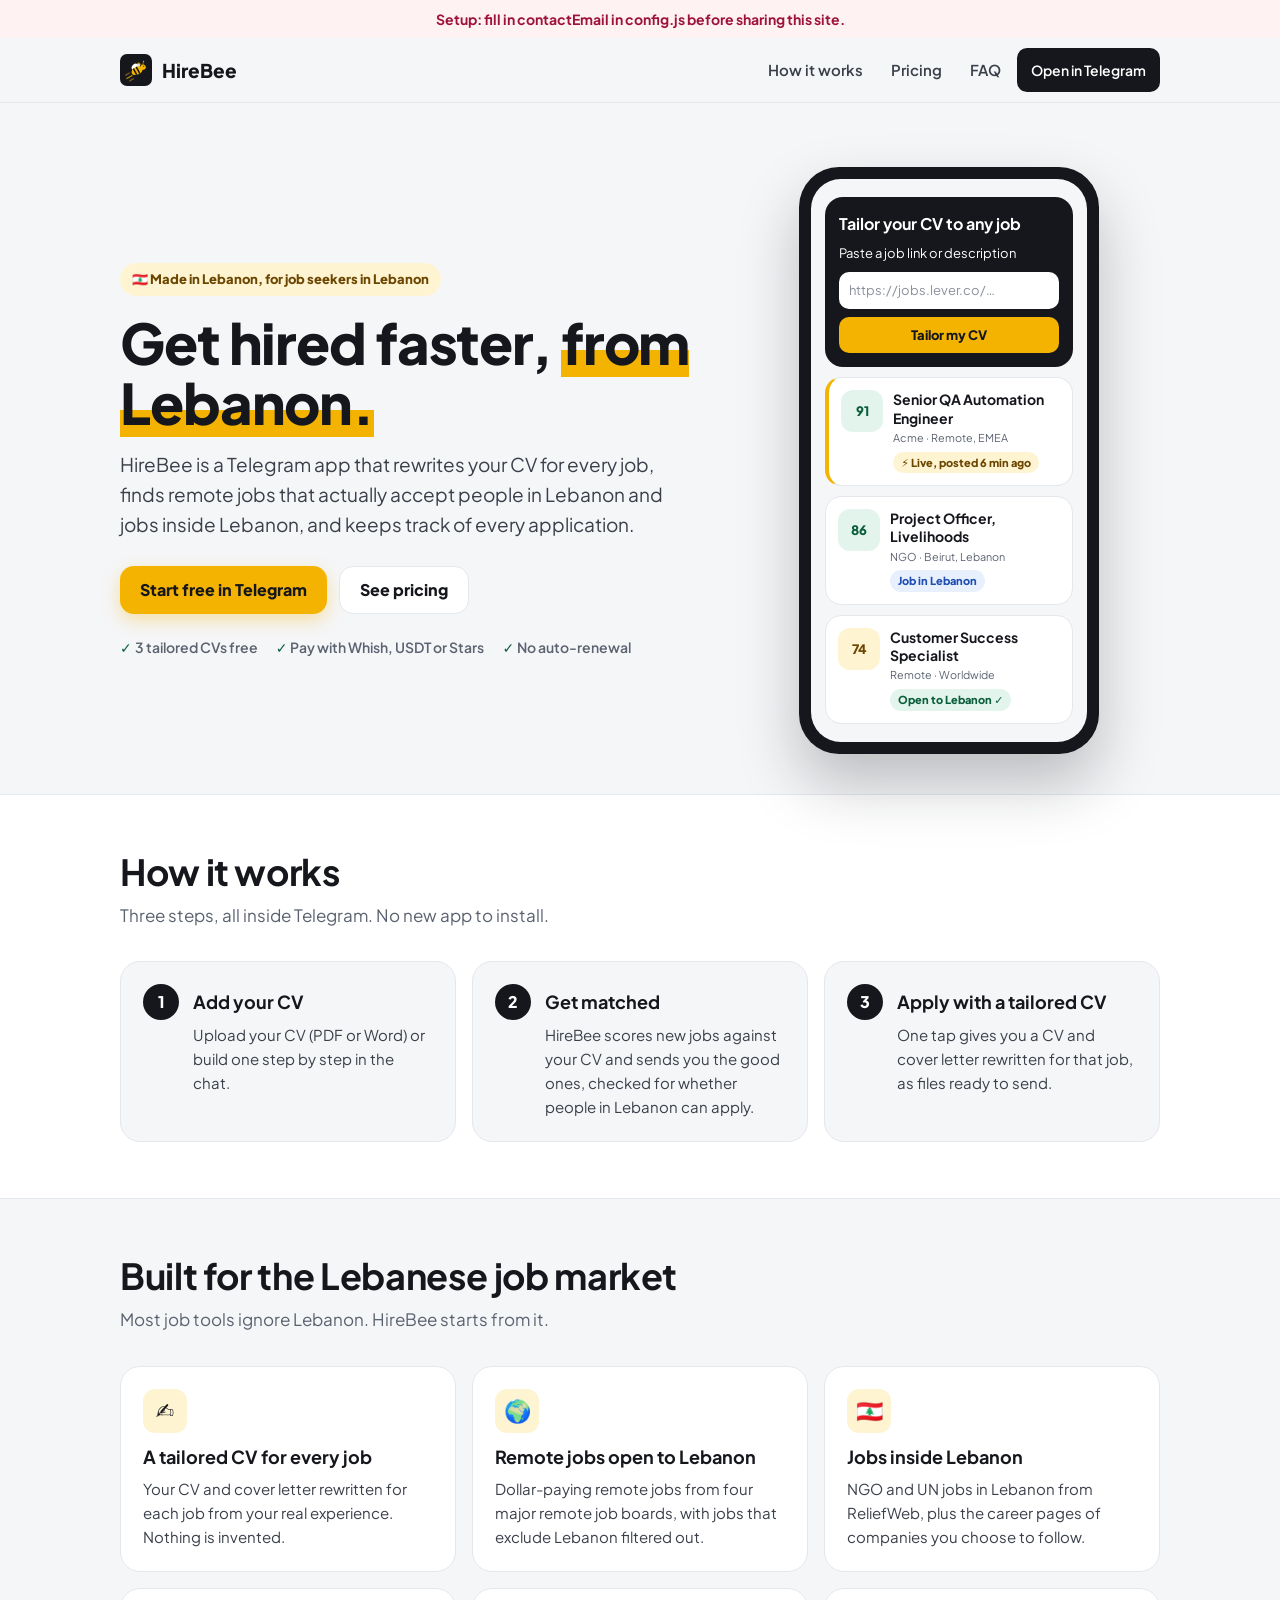
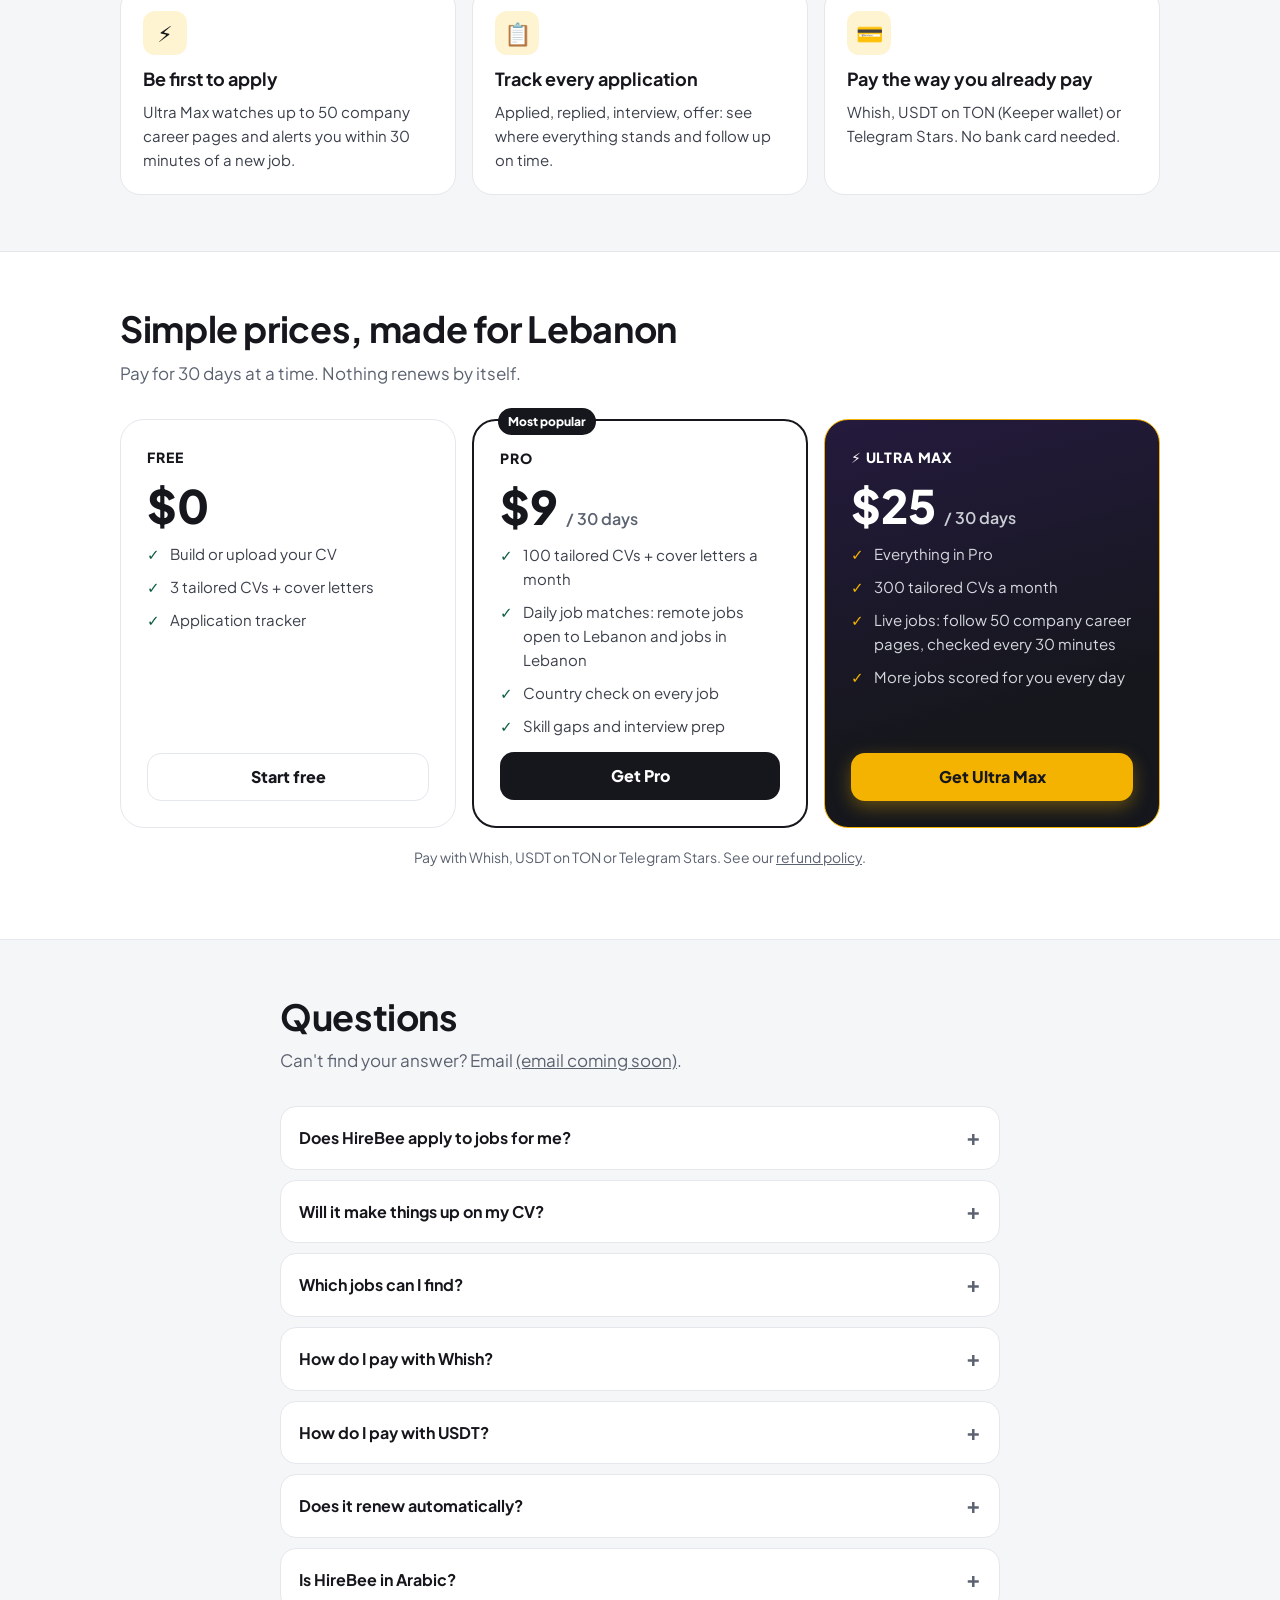
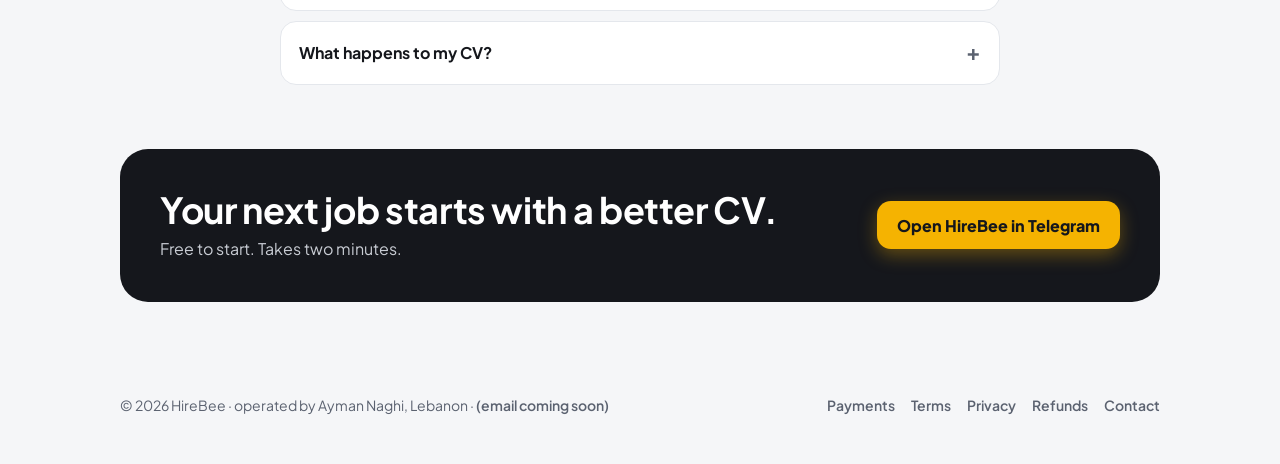
==== index.html @ 0351684f "Add HireBee website files and designed README Co-Authored-By: Claude Opus 5.5 <noreply@anthropic.com" ====
<!DOCTYPE html>
<html lang="en">
<head>
<meta charset="utf-8">
<meta name="viewport" content="width=device-width, initial-scale=1">
<title>HireBee: get hired faster from Lebanon</title>
<meta name="description" content="HireBee is a Telegram app that tailors your CV to every job, finds remote jobs open to Lebanon and jobs inside Lebanon, and tracks your applications. From $9 a month.">
<meta property="og:title" content="HireBee: get hired faster from Lebanon">
<meta property="og:description" content="Tailored CVs, jobs you can actually apply to from Lebanon, and an application tracker, inside Telegram.">
<link rel="icon" href="favicon.svg" type="image/svg+xml">
<link rel="icon" href="favicon-32.png" type="image/png" sizes="32x32">
<link rel="apple-touch-icon" href="apple-touch-icon.png">
<meta name="theme-color" content="#15171C">
<meta property="og:image" content="https://aymanaghi.github.io/hirebee/og-share.png">
<meta property="og:type" content="website">
<meta name="twitter:card" content="summary_large_image">
<link rel="preconnect" href="https://fonts.googleapis.com">
<link href="https://fonts.googleapis.com/css2?family=Plus+Jakarta+Sans:wght@400;600;700;800&display=swap" rel="stylesheet">
<link rel="stylesheet" href="style.css">
</head>
<body>
<a class="skip" href="#main">Skip to content</a>
<header class="top"><div class="wrap">
  <a class="brand" href="index.html"><img src="favicon.svg" alt="">HireBee</a>
  <nav class="links" aria-label="Main">
    <a href="#how" class="hide-sm">How it works</a>
    <a href="#pricing">Pricing</a>
    <a href="#faq" class="hide-sm">FAQ</a>
    <a class="btn ink small" data-bot="" href="#">Open<span class="long">&nbsp;in Telegram</span></a>
  </nav>
</div></header>

<main id="main">
<div class="hero"><div class="wrap">
  <div>
    <span class="eyebrow">🇱🇧 Made in Lebanon, for job seekers in Lebanon</span>
    <h1>Get hired faster, <em>from Lebanon.</em></h1>
    <p class="lead">HireBee is a Telegram app that rewrites your CV for every job, finds remote jobs that actually accept people in Lebanon and jobs inside Lebanon, and keeps track of every application.</p>
    <div class="ctas">
      <a class="btn yellow" data-bot="" href="#">Start free in Telegram</a>
      <a class="btn line" href="#pricing">See pricing</a>
    </div>
    <div class="trust"><span>3 tailored CVs free</span><span>Pay with Whish, USDT or Stars</span><span>No auto-renewal</span></div>
  </div>
  <div class="phone" aria-hidden="true"><div class="screen">
    <div class="hi-card"><b>Tailor your CV to any job</b>Paste a job link or description
      <div class="fake-input">https://jobs.lever.co/…</div><div class="fake-btn">Tailor my CV</div></div>
    <div class="mini live"><div class="score hi">91</div><div><b>Senior QA Automation Engineer</b><small>Acme · Remote, EMEA</small><br><span class="pill">⚡ Live, posted 6 min ago</span></div></div>
    <div class="mini"><div class="score hi">86</div><div><b>Project Officer, Livelihoods</b><small>NGO · Beirut, Lebanon</small><br><span class="pill b">Job in Lebanon</span></div></div>
    <div class="mini"><div class="score mid">74</div><div><b>Customer Success Specialist</b><small>Remote · Worldwide</small><br><span class="pill g">Open to Lebanon ✓</span></div></div>
  </div></div>
</div></div>

<section id="how" class="alt"><div class="wrap">
  <h2>How it works</h2>
  <p class="sub">Three steps, all inside Telegram. No new app to install.</p>
  <div class="grid3">
    <div class="card step"><span class="n">1</span><div><h3 style="margin-top:4px">Add your CV</h3><p>Upload your CV (PDF or Word) or build one step by step in the chat.</p></div></div>
    <div class="card step"><span class="n">2</span><div><h3 style="margin-top:4px">Get matched</h3><p>HireBee scores new jobs against your CV and sends you the good ones, checked for whether people in Lebanon can apply.</p></div></div>
    <div class="card step"><span class="n">3</span><div><h3 style="margin-top:4px">Apply with a tailored CV</h3><p>One tap gives you a CV and cover letter rewritten for that job, as files ready to send.</p></div></div>
  </div>
</div></section>

<section id="features"><div class="wrap">
  <h2>Built for the Lebanese job market</h2>
  <p class="sub">Most job tools ignore Lebanon. HireBee starts from it.</p>
  <div class="grid3">
    <div class="card"><div class="icon">✍️</div><h3>A tailored CV for every job</h3><p>Your CV and cover letter rewritten for each job from your real experience. Nothing is invented.</p></div>
    <div class="card"><div class="icon">🌍</div><h3>Remote jobs open to Lebanon</h3><p>Dollar-paying remote jobs from four major remote job boards, with jobs that exclude Lebanon filtered out.</p></div>
    <div class="card"><div class="icon">🇱🇧</div><h3>Jobs inside Lebanon</h3><p>NGO and UN jobs in Lebanon from ReliefWeb, plus the career pages of companies you choose to follow.</p></div>
    <div class="card"><div class="icon">⚡</div><h3>Be first to apply</h3><p>Ultra Max watches up to 50 company career pages and alerts you within 30 minutes of a new job.</p></div>
    <div class="card"><div class="icon">📋</div><h3>Track every application</h3><p>Applied, replied, interview, offer: see where everything stands and follow up on time.</p></div>
    <div class="card"><div class="icon">💳</div><h3>Pay the way you already pay</h3><p>Whish, USDT on TON (Keeper wallet) or Telegram Stars. No bank card needed.</p></div>
  </div>
</div></section>

<section id="pricing" class="alt"><div class="wrap">
  <h2>Simple prices, made for Lebanon</h2>
  <p class="sub">Pay for <span data-days>30</span> days at a time. Nothing renews by itself.</p>
  <div class="plans">
    <div class="plan">
      <span class="name">Free</span>
      <div class="price">$0</div>
      <ul class="ticks"><li>Build or upload your CV</li><li>3 tailored CVs + cover letters</li><li>Application tracker</li></ul>
      <a class="btn line" data-bot="" href="#">Start free</a>
    </div>
    <div class="plan feature">
      <span class="tag">Most popular</span>
      <span class="name">Pro</span>
      <div class="price"><span data-price="pro">$9</span> <small>/ <span data-days>30</span> days</small></div>
      <ul class="ticks"><li>100 tailored CVs + cover letters a month</li><li>Daily job matches: remote jobs open to Lebanon and jobs in Lebanon</li><li>Country check on every job</li><li>Skill gaps and interview prep</li></ul>
      <a class="btn ink" href="pay.html?plan=pro">Get Pro</a>
    </div>
    <div class="plan ultra">
      <span class="name">⚡ Ultra Max</span>
      <div class="price"><span data-price="ultra">$25</span> <small>/ <span data-days>30</span> days</small></div>
      <ul class="ticks"><li>Everything in Pro</li><li>300 tailored CVs a month</li><li>Live jobs: follow 50 company career pages, checked every 30 minutes</li><li>More jobs scored for you every day</li></ul>
      <a class="btn yellow" href="pay.html?plan=ultra">Get Ultra Max</a>
    </div>
  </div>
  <p class="note">Pay with Whish, USDT on TON or Telegram Stars. See our <a href="refunds.html">refund policy</a>.</p>
</div></section>

<section id="faq"><div class="wrap" style="max-width:760px">
  <h2>Questions</h2>
  <p class="sub">Can't find your answer? Email <a data-email href="#">us</a>.</p>
  <details><summary>Does HireBee apply to jobs for me?</summary><p>No. HireBee finds jobs and prepares your CV and cover letter; you choose where to apply and send them yourself. Nothing is ever sent in your name.</p></details>
  <details><summary>Will it make things up on my CV?</summary><p>No. Your tailored CV only uses experience and skills you already have; HireBee reorders and rewrites them to fit the job. It also shows you which skills a job asks for that you don't list.</p></details>
  <details><summary>Which jobs can I find?</summary><p>Remote jobs from RemoteOK, Remotive, Himalayas and We Work Remotely that are open to people in Lebanon; NGO and UN jobs in Lebanon from ReliefWeb; and, with Ultra Max, new jobs from the career pages of companies you follow. HireBee doesn't copy jobs from LinkedIn or Bayt.</p></details>
  <details><summary>How do I pay with Whish?</summary><p>Open your plan in the bot, choose "Pay on the website", and pay the exact amount with Whish. Then send the receipt screenshot to the bot; your plan turns on as soon as it's checked, usually within a few hours.</p></details>
  <details><summary>How do I pay with USDT?</summary><p>On the payment page, tap "Open in Keeper": the amount, address and your order code are filled in. Your plan turns on automatically within a few minutes of the payment.</p></details>
  <details><summary>Does it renew automatically?</summary><p>No. Each payment gives you <span data-days>30</span> days. HireBee reminds you 3 days before the end, and you decide whether to pay again.</p></details>
  <details><summary>Is HireBee in Arabic?</summary><p>Not yet: the app and the CVs are in English, which most employers hiring from Lebanon ask for.</p></details>
  <details><summary>What happens to my CV?</summary><p>It's used only to make your documents and find matching jobs. It's never sold. You can delete everything at any time with /delete. Read the <a href="privacy.html">privacy policy</a>.</p></details>
</div></section>

<section style="padding-top:8px"><div class="wrap">
  <div class="band"><div><h2 style="margin:0">Your next job starts with a better CV.</h2><p>Free to start. Takes two minutes.</p></div>
  <a class="btn yellow" data-bot="" href="#">Open HireBee in Telegram</a></div>
</div></section>
</main>

<footer><div class="wrap">
  <div>© <span data-year>2026</span> HireBee · operated by <span data-owner></span>, Lebanon · <a data-email href="#"></a></div>
  <nav aria-label="Legal"><a href="pay.html">Payments</a><a href="terms.html">Terms</a><a href="privacy.html">Privacy</a><a href="refunds.html">Refunds</a><a href="contact.html">Contact</a></nav>
</div></footer>
<script src="config.js"></script>
<script src="site.js"></script>
</body>
</html>
---- style.css ----
[hidden] { display: none !important; }
:root {
  --bg: #F5F6F8; --card: #fff; --line: #E4E7EC; --text: #15171C; --muted: #5B6270; --soft: #3A3F4A;
  --yellow: #F5B301; --y-soft: #FFF4D1; --y-text: #6B4600; --green: #0B5E3C; --g-soft: #E3F4EC;
  --blue: #1F4FB0; --b-soft: #E8F0FE; --red: #9F1239; --ink: #15171C;
  --radius: 20px; --max: 1080px;
}
* { box-sizing: border-box; }
html { scroll-behavior: smooth; }
body { margin: 0; background: var(--bg); color: var(--text); font: 16px/1.6 'Plus Jakarta Sans', system-ui, -apple-system, 'Segoe UI', sans-serif; -webkit-font-smoothing: antialiased; }
a { color: inherit; }
img, svg { display: block; }
:focus-visible { outline: 3px solid var(--blue); outline-offset: 3px; border-radius: 6px; }
@media (prefers-reduced-motion: reduce) { html { scroll-behavior: auto; } * { transition: none !important; animation: none !important; } }
.wrap { max-width: var(--max); margin: 0 auto; padding: 0 20px; }
.skip { position: absolute; left: -999px; top: 8px; background: var(--ink); color: #fff; padding: 8px 14px; border-radius: 10px; z-index: 50; }
.skip:focus { left: 12px; }

/* header */
header.top { position: sticky; top: 0; z-index: 20; background: rgba(245, 246, 248, .92); backdrop-filter: blur(10px); border-bottom: 1px solid var(--line); }
header.top .wrap { display: flex; align-items: center; gap: 16px; height: 64px; }
.brand { display: flex; align-items: center; gap: 10px; font-weight: 800; font-size: 19px; text-decoration: none; }
.brand img { width: 32px; height: 32px; }
nav.links { margin-left: auto; display: flex; gap: 4px; align-items: center; }
nav.links a { text-decoration: none; font-weight: 600; font-size: 15px; color: var(--soft); padding: 10px 12px; border-radius: 10px; }
nav.links a:hover { background: #fff; color: var(--text); }
@media (max-width: 720px) { nav.links a.hide-sm { display: none; } }

/* buttons */
.btn { display: inline-flex; align-items: center; justify-content: center; gap: 8px; min-height: 48px; padding: 0 20px; border-radius: 14px; border: 0;
  font: inherit; font-weight: 800; font-size: 16px; text-decoration: none; cursor: pointer; transition: transform .08s, box-shadow .15s; }
.btn:active { transform: scale(.98); }
.btn.yellow { background: var(--yellow); color: #15171C; box-shadow: 0 6px 18px rgba(245, 179, 1, .35); }
.btn.ink { background: var(--ink); color: #fff; }
.btn.line { background: #fff; border: 1px solid var(--line); color: var(--text); }
.btn.small { min-height: 44px; font-size: 14px; padding: 0 14px; }
.btn { white-space: nowrap; }
header.top .btn { gap: 0; }
@media (max-width: 420px) { header.top .btn.small .long { display: none; } }
.btn[aria-disabled="true"] { opacity: .5; pointer-events: none; }

/* hero */
.hero { padding: 64px 0 40px; }
.hero .wrap { display: grid; grid-template-columns: 1.15fr .85fr; gap: 48px; align-items: center; }
@media (max-width: 880px) { .hero .wrap { grid-template-columns: 1fr; } .hero { padding-top: 36px; } }
.eyebrow { display: inline-flex; align-items: center; gap: 8px; background: var(--y-soft); color: var(--y-text); font-weight: 800; font-size: 13px; padding: 6px 12px; border-radius: 999px; }
h1 { font-size: clamp(34px, 5.4vw, 56px); line-height: 1.08; letter-spacing: -.02em; margin: 16px 0 16px; font-weight: 800; }
h1 em { font-style: normal; background: linear-gradient(transparent 62%, var(--yellow) 62%); }
.lead { font-size: 19px; color: var(--soft); max-width: 560px; margin: 0 0 26px; }
.ctas { display: flex; flex-wrap: wrap; gap: 12px; }
.trust { display: flex; flex-wrap: wrap; gap: 8px 18px; margin-top: 22px; color: var(--muted); font-size: 14px; font-weight: 600; }
.trust span::before { content: "✓ "; color: var(--green); font-weight: 800; }

/* phone mockup */
.phone { width: 300px; max-width: 100%; margin: 0 auto; background: #15171C; border-radius: 40px; padding: 12px; box-shadow: 0 30px 60px rgba(21, 23, 28, .25); }
.screen { background: var(--bg); border-radius: 30px; padding: 18px 14px; display: flex; flex-direction: column; gap: 10px; min-height: 520px; }
.mini { background: #fff; border: 1px solid var(--line); border-radius: 16px; padding: 12px; display: flex; gap: 10px; align-items: flex-start; font-size: 13px; }
.mini.live { border-left: 4px solid var(--yellow); }
.score { width: 42px; height: 42px; border-radius: 12px; display: flex; align-items: center; justify-content: center; font-weight: 800; flex: none; }
.score.hi { background: var(--g-soft); color: var(--green); }
.score.mid { background: var(--y-soft); color: var(--y-text); }
.mini b { display: block; font-size: 14px; line-height: 1.3; }
.mini small { color: var(--muted); }
.pill { display: inline-block; font-size: 11px; font-weight: 800; padding: 2px 8px; border-radius: 999px; background: var(--y-soft); color: var(--y-text); margin-top: 4px; }
.pill.g { background: var(--g-soft); color: var(--green); }
.pill.b { background: var(--b-soft); color: var(--blue); }
.screen .hi-card { background: #15171C; color: #fff; border-radius: 18px; padding: 14px; font-size: 13px; }
.screen .hi-card b { font-size: 16px; display: block; margin-bottom: 6px; }
.fake-input { background: #fff; color: #8A909C; border-radius: 10px; padding: 8px 10px; margin: 8px 0; }
.fake-btn { background: var(--yellow); color: #15171C; text-align: center; font-weight: 800; border-radius: 10px; padding: 8px; }

/* sections */
section { padding: 56px 0; }
section.alt { background: #fff; border-top: 1px solid var(--line); border-bottom: 1px solid var(--line); }
h2 { font-size: clamp(26px, 3.6vw, 36px); line-height: 1.15; margin: 0 0 10px; letter-spacing: -.01em; }
.sub { color: var(--muted); font-size: 17px; margin: 0 0 32px; max-width: 640px; }
.grid3 { display: grid; grid-template-columns: repeat(3, 1fr); gap: 16px; }
.grid2 { display: grid; grid-template-columns: repeat(2, 1fr); gap: 16px; }
@media (max-width: 880px) { .grid3 { grid-template-columns: 1fr 1fr; } }
@media (max-width: 600px) { .grid3, .grid2 { grid-template-columns: 1fr; } }
.card { background: #fff; border: 1px solid var(--line); border-radius: var(--radius); padding: 22px; }
section.alt .card { background: var(--bg); }
.card h3 { margin: 10px 0 6px; font-size: 18px; }
.card p { margin: 0; color: var(--soft); font-size: 15px; }
.icon { width: 44px; height: 44px; border-radius: 12px; display: flex; align-items: center; justify-content: center; font-size: 22px; background: var(--y-soft); }
.step { display: flex; gap: 14px; }
.step .n { width: 36px; height: 36px; border-radius: 18px; background: var(--ink); color: #fff; display: flex; align-items: center; justify-content: center; font-weight: 800; flex: none; }

/* pricing */
.plans { display: grid; grid-template-columns: repeat(3, 1fr); gap: 16px; align-items: stretch; }
@media (max-width: 880px) { .plans { grid-template-columns: 1fr; max-width: 460px; margin: 0 auto; } }
.plan { background: #fff; border: 1px solid var(--line); border-radius: 24px; padding: 26px; display: flex; flex-direction: column; gap: 14px; }
.plan.feature { border: 2px solid var(--ink); position: relative; }
.plan.ultra { background: linear-gradient(165deg, #241A3D 0%, #15171C 70%); color: #fff; border: 1.5px solid var(--yellow); }
.plan.ultra .muted, .plan.ultra li { color: #D5D8DE; }
.plan .tag { position: absolute; top: -13px; left: 24px; background: var(--ink); color: #fff; font-size: 12px; font-weight: 800; padding: 4px 10px; border-radius: 999px; }
.plan .name { font-weight: 800; font-size: 14px; letter-spacing: .06em; text-transform: uppercase; }
.price { font-size: 46px; font-weight: 800; line-height: 1; }
.price small { font-size: 16px; font-weight: 600; color: var(--muted); }
.plan.ultra .price small { color: #C9CDD4; }
ul.ticks { list-style: none; margin: 0; padding: 0; display: flex; flex-direction: column; gap: 9px; flex: 1; }
ul.ticks li { display: flex; gap: 10px; font-size: 15px; color: var(--soft); }
ul.ticks li::before { content: "✓"; font-weight: 800; color: var(--green); }
.plan.ultra ul.ticks li::before { color: var(--yellow); }
.note { text-align: center; color: var(--muted); font-size: 14px; margin-top: 18px; }

/* FAQ */
details { background: #fff; border: 1px solid var(--line); border-radius: 16px; padding: 4px 18px; }
details + details { margin-top: 10px; }
summary { cursor: pointer; font-weight: 700; padding: 14px 0; list-style: none; display: flex; justify-content: space-between; gap: 12px; }
summary::-webkit-details-marker { display: none; }
summary::after { content: "+"; font-size: 22px; line-height: 1; color: var(--muted); }
details[open] summary::after { content: "–"; }
details p { margin: 0 0 16px; color: var(--soft); }

/* CTA band + footer */
.band { background: #15171C; color: #fff; border-radius: 28px; padding: 40px; display: flex; flex-wrap: wrap; align-items: center; justify-content: space-between; gap: 20px; }
.band p { color: #C9CDD4; margin: 6px 0 0; }
footer { padding: 36px 0 48px; color: var(--muted); font-size: 14px; }
footer .wrap { display: flex; flex-wrap: wrap; justify-content: space-between; gap: 16px; }
footer nav { display: flex; flex-wrap: wrap; gap: 4px 16px; }
footer a { text-decoration: none; font-weight: 600; }
footer a:hover { color: var(--text); }

/* legal pages */
.doc { max-width: 760px; margin: 0 auto; padding: 40px 20px 64px; }
.doc h1 { font-size: clamp(30px, 4.4vw, 42px); }
.doc h2 { font-size: 21px; margin: 32px 0 8px; }
.doc p, .doc li { color: var(--soft); }
.doc .meta { color: var(--muted); font-size: 14px; }

/* pay page */
.paybox { max-width: 640px; margin: 0 auto; padding: 32px 20px 64px; display: flex; flex-direction: column; gap: 16px; }
.seg { display: grid; grid-template-columns: 1fr 1fr; gap: 6px; background: #E9EBEF; padding: 5px; border-radius: 16px; }
.seg button { min-height: 48px; border: 0; border-radius: 12px; background: transparent; font: inherit; font-weight: 800; cursor: pointer; color: var(--soft); }
.seg button[aria-pressed="true"] { background: #fff; color: var(--text); box-shadow: 0 1px 3px rgba(21, 23, 28, .15); }
.method { background: #fff; border: 1px solid var(--line); border-radius: 20px; padding: 20px; display: flex; flex-direction: column; gap: 12px; }
.method h3 { margin: 0; font-size: 18px; display: flex; align-items: center; gap: 10px; }
.method .badge { font-size: 12px; font-weight: 800; padding: 3px 9px; border-radius: 999px; background: var(--g-soft); color: var(--green); }
.method .badge.manual { background: var(--y-soft); color: var(--y-text); }
.field { display: flex; align-items: center; gap: 8px; background: var(--bg); border: 1px solid var(--line); border-radius: 12px; padding: 8px 8px 8px 12px; }
.field code { flex: 1; min-width: 0; overflow-wrap: anywhere; font-size: 14px; font-family: ui-monospace, 'SF Mono', Menlo, monospace; }
.field .lbl { font-size: 12px; font-weight: 800; color: var(--muted); text-transform: uppercase; letter-spacing: .05em; min-width: 64px; }
.copy { min-height: 36px; padding: 0 12px; border-radius: 10px; border: 1px solid var(--line); background: #fff; font: inherit; font-weight: 700; font-size: 13px; cursor: pointer; flex: none; }
ol.steps { margin: 0; padding-left: 20px; color: var(--soft); }
ol.steps li { margin: 4px 0; }
.alert { background: var(--y-soft); color: var(--y-text); border-radius: 14px; padding: 12px 14px; font-size: 14px; font-weight: 600; }
.alert.blue { background: var(--b-soft); color: var(--blue); }
.setup { background: #FEF3F2; color: var(--red); text-align: center; font-size: 14px; font-weight: 700; padding: 8px 12px; }
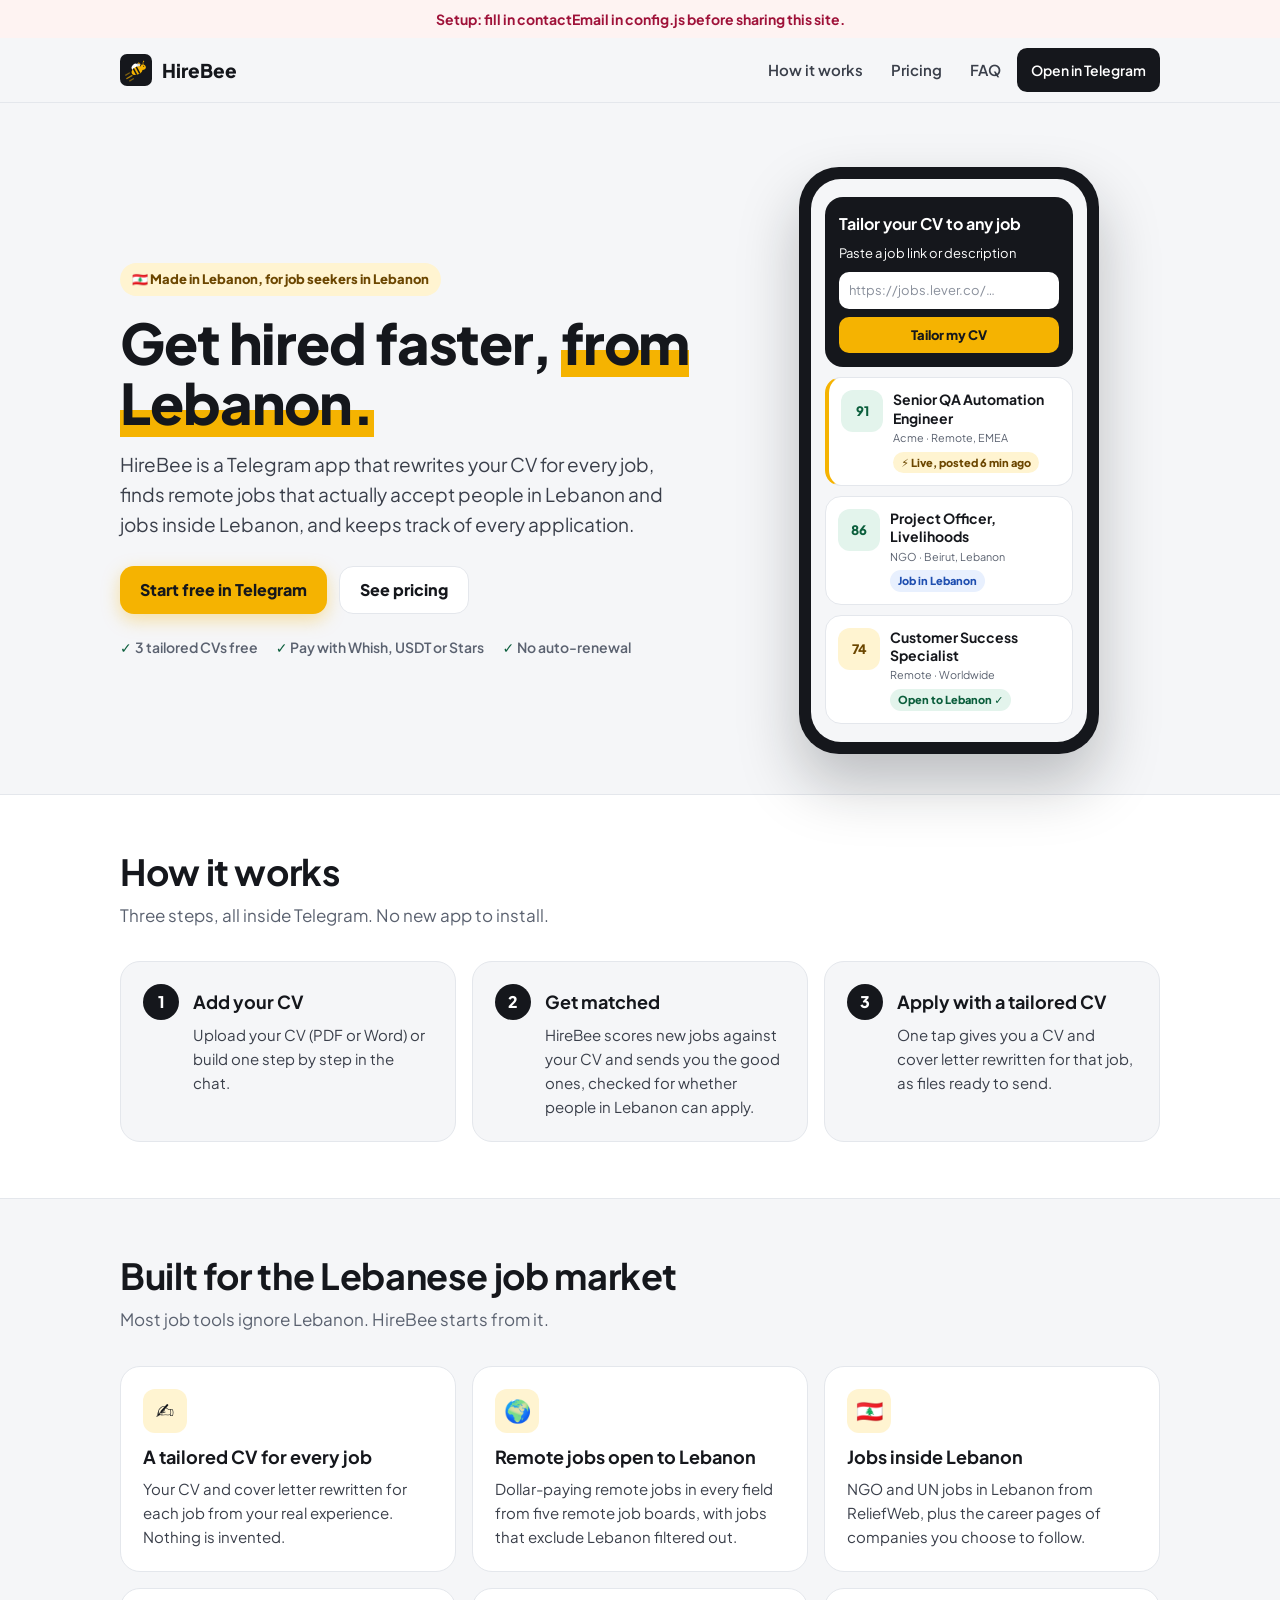
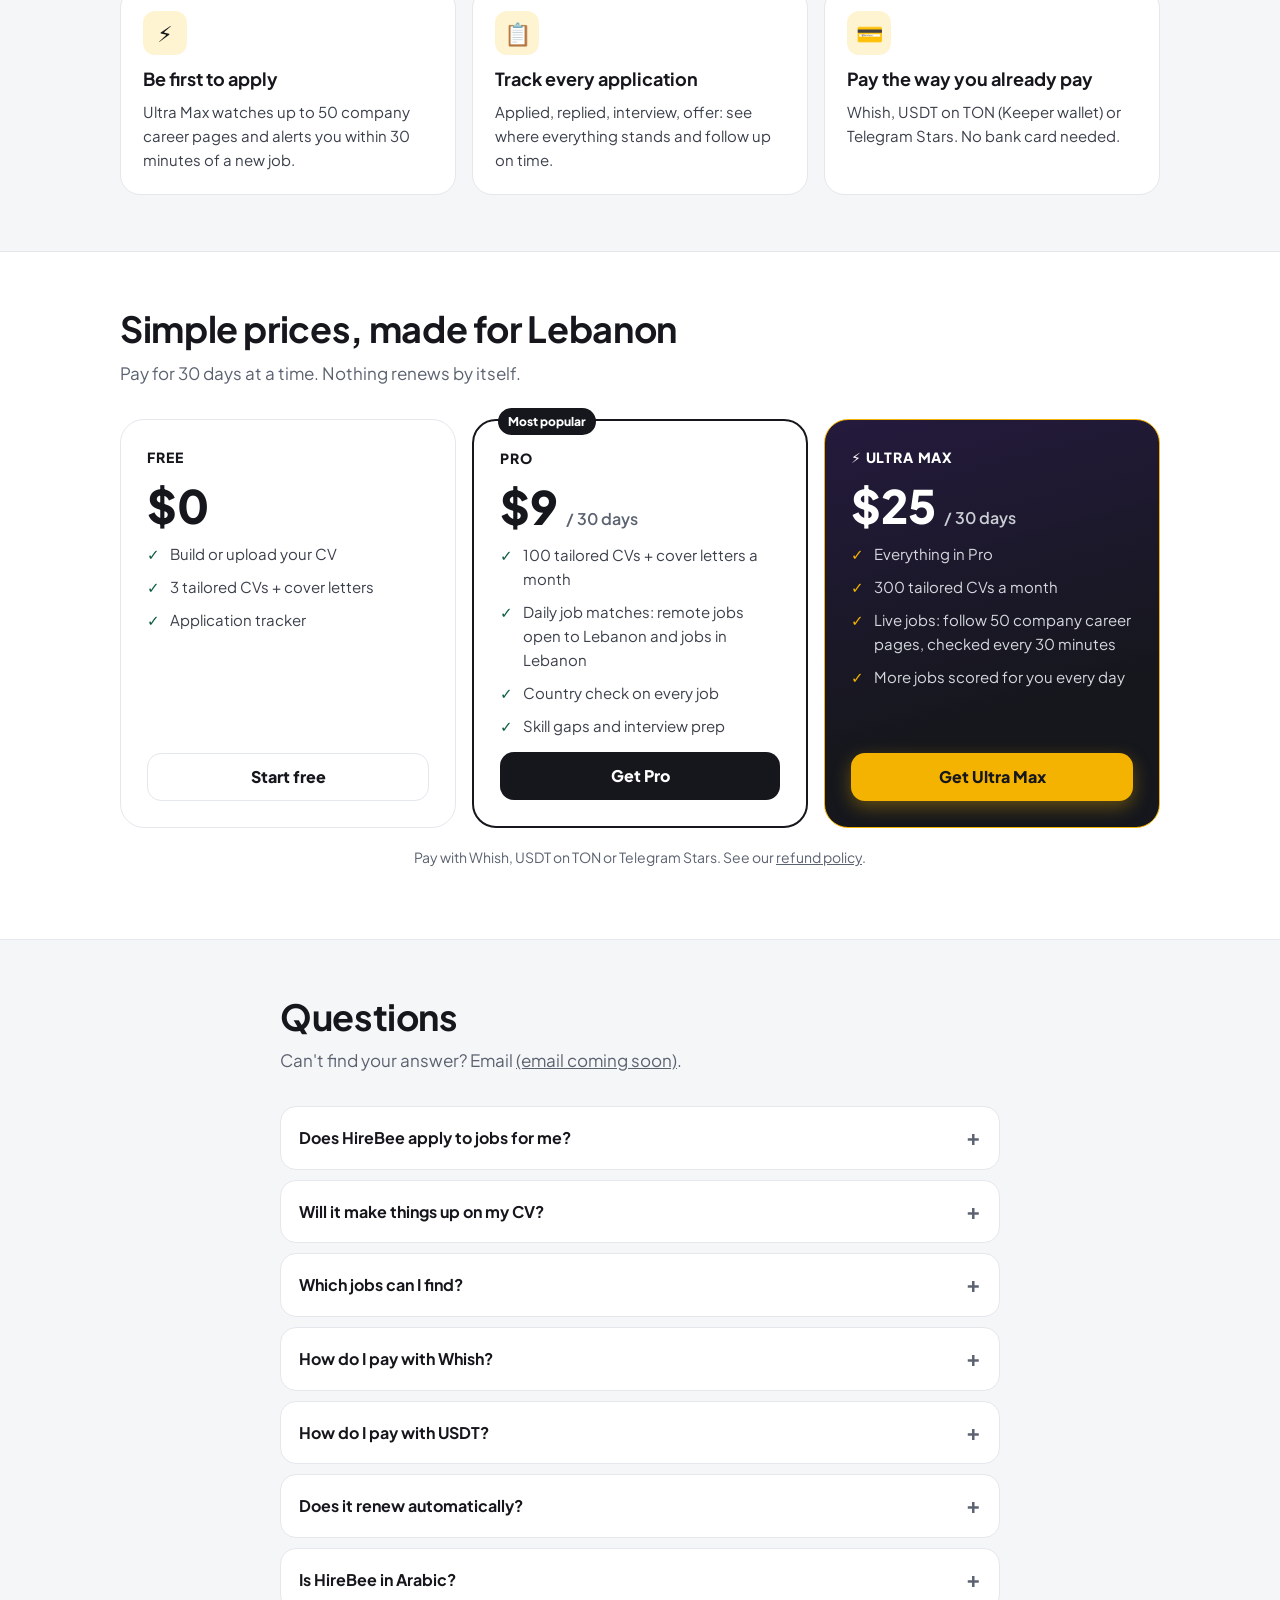
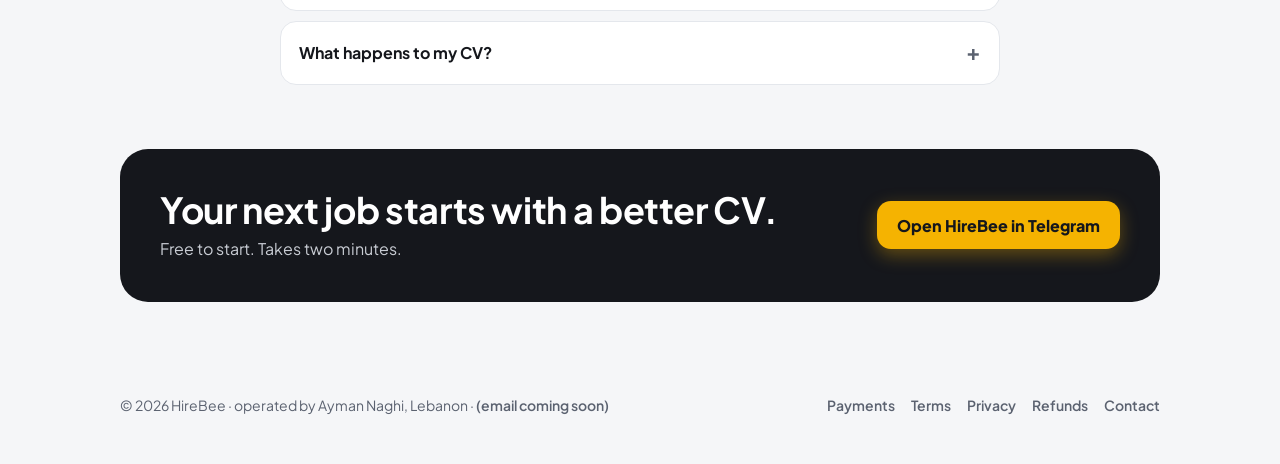
==== commit 04479dc4: "List the new job sources (Job Bot 1.4) Jobicy, Workable and SmartRecruiters company pages, and Leban" ====
--- a/index.html
+++ b/index.html
@@ -66,7 +66,7 @@
   <p class="sub">Most job tools ignore Lebanon. HireBee starts from it.</p>
   <div class="grid3">
     <div class="card"><div class="icon">✍️</div><h3>A tailored CV for every job</h3><p>Your CV and cover letter rewritten for each job from your real experience. Nothing is invented.</p></div>
-    <div class="card"><div class="icon">🌍</div><h3>Remote jobs open to Lebanon</h3><p>Dollar-paying remote jobs from four major remote job boards, with jobs that exclude Lebanon filtered out.</p></div>
+    <div class="card"><div class="icon">🌍</div><h3>Remote jobs open to Lebanon</h3><p>Dollar-paying remote jobs in every field from five remote job boards, with jobs that exclude Lebanon filtered out.</p></div>
     <div class="card"><div class="icon">🇱🇧</div><h3>Jobs inside Lebanon</h3><p>NGO and UN jobs in Lebanon from ReliefWeb, plus the career pages of companies you choose to follow.</p></div>
     <div class="card"><div class="icon">⚡</div><h3>Be first to apply</h3><p>Ultra Max watches up to 50 company career pages and alerts you within 30 minutes of a new job.</p></div>
     <div class="card"><div class="icon">📋</div><h3>Track every application</h3><p>Applied, replied, interview, offer: see where everything stands and follow up on time.</p></div>
@@ -106,7 +106,7 @@
   <p class="sub">Can't find your answer? Email <a data-email href="#">us</a>.</p>
   <details><summary>Does HireBee apply to jobs for me?</summary><p>No. HireBee finds jobs and prepares your CV and cover letter; you choose where to apply and send them yourself. Nothing is ever sent in your name.</p></details>
   <details><summary>Will it make things up on my CV?</summary><p>No. Your tailored CV only uses experience and skills you already have; HireBee reorders and rewrites them to fit the job. It also shows you which skills a job asks for that you don't list.</p></details>
-  <details><summary>Which jobs can I find?</summary><p>Remote jobs from RemoteOK, Remotive, Himalayas and We Work Remotely that are open to people in Lebanon; NGO and UN jobs in Lebanon from ReliefWeb; and, with Ultra Max, new jobs from the career pages of companies you follow. HireBee doesn't copy jobs from LinkedIn or Bayt.</p></details>
+  <details><summary>Which jobs can I find?</summary><p>Remote jobs from RemoteOK, Remotive, Himalayas, We Work Remotely and Jobicy that are open to people in Lebanon; NGO and UN jobs in Lebanon from ReliefWeb; jobs in Lebanon from company careers pages and from Lebanese job channels on Telegram that agreed to share their posts; and, with Ultra Max, new jobs from the career pages of companies you follow. HireBee doesn't copy jobs from LinkedIn or Bayt.</p></details>
   <details><summary>How do I pay with Whish?</summary><p>Open your plan in the bot, choose "Pay on the website", and pay the exact amount with Whish. Then send the receipt screenshot to the bot; your plan turns on as soon as it's checked, usually within a few hours.</p></details>
   <details><summary>How do I pay with USDT?</summary><p>On the payment page, tap "Open in Keeper": the amount, address and your order code are filled in. Your plan turns on automatically within a few minutes of the payment.</p></details>
   <details><summary>Does it renew automatically?</summary><p>No. Each payment gives you <span data-days>30</span> days. HireBee reminds you 3 days before the end, and you decide whether to pay again.</p></details>
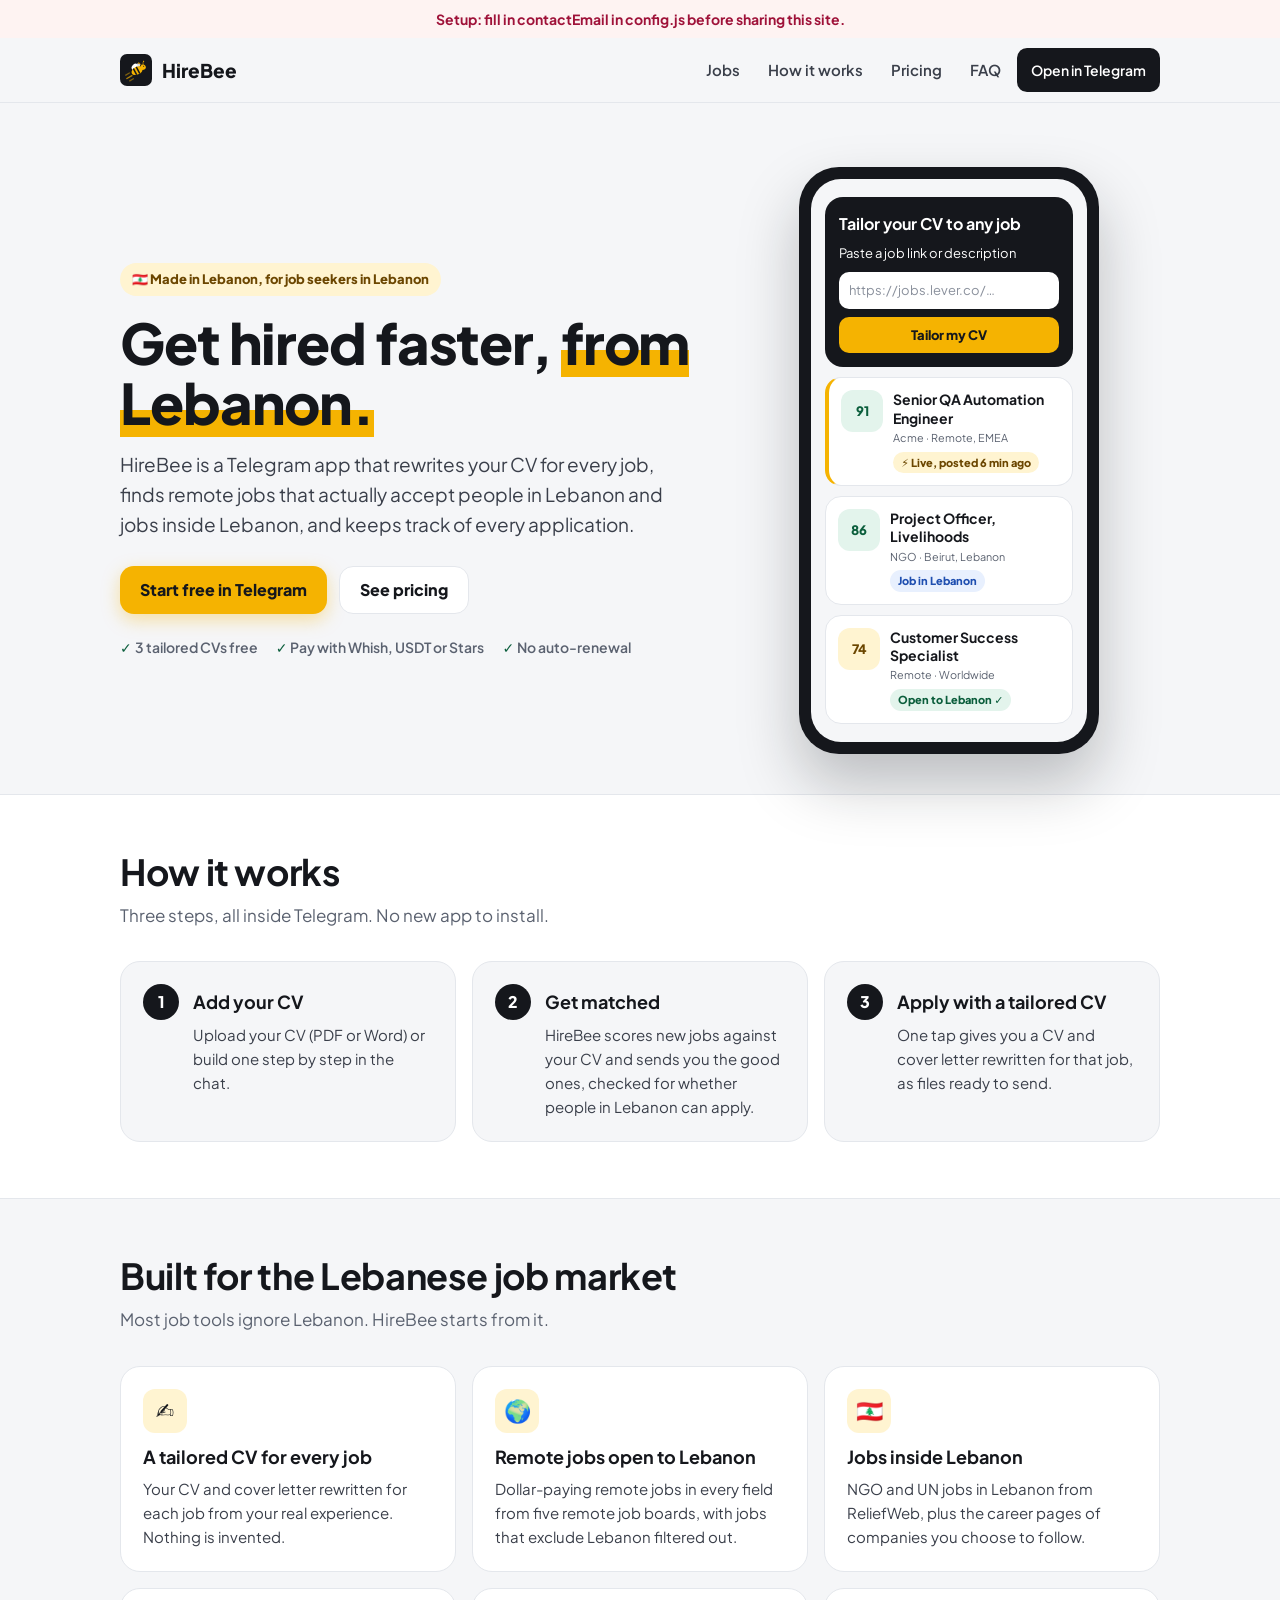
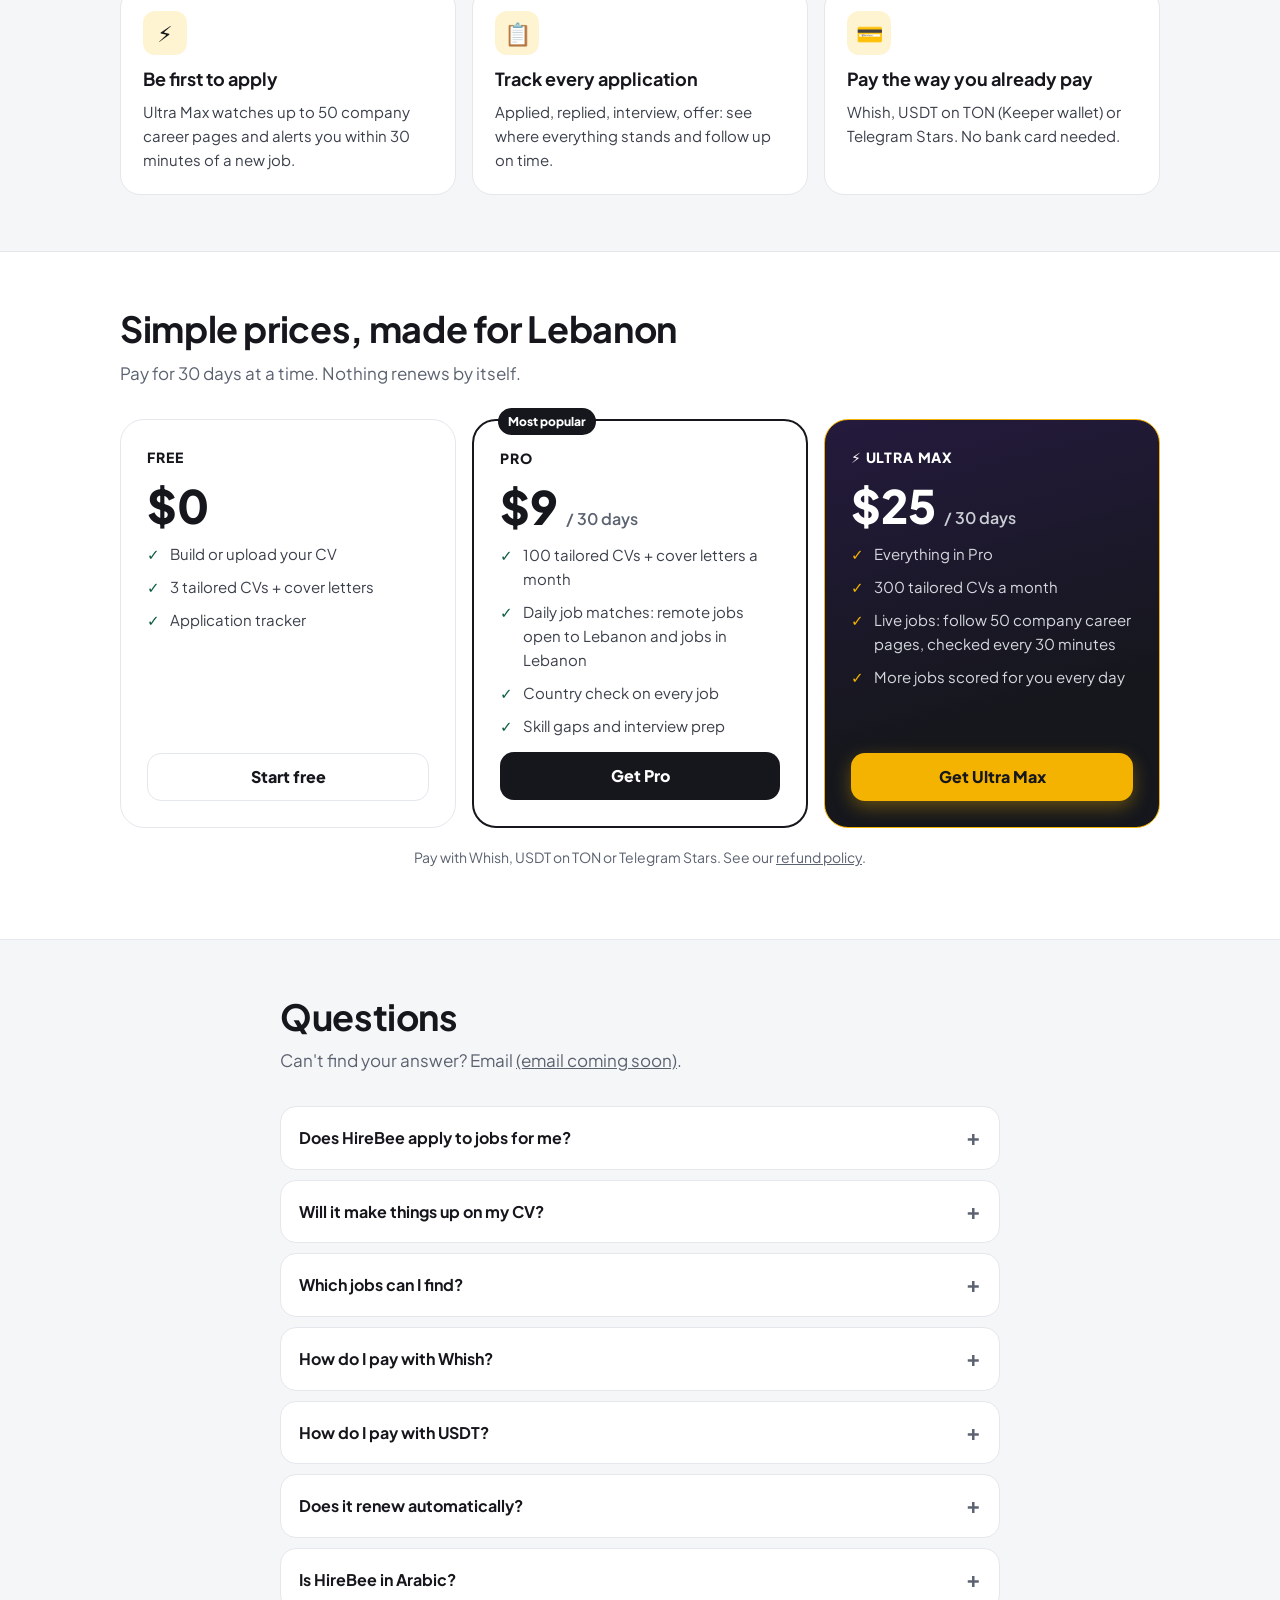
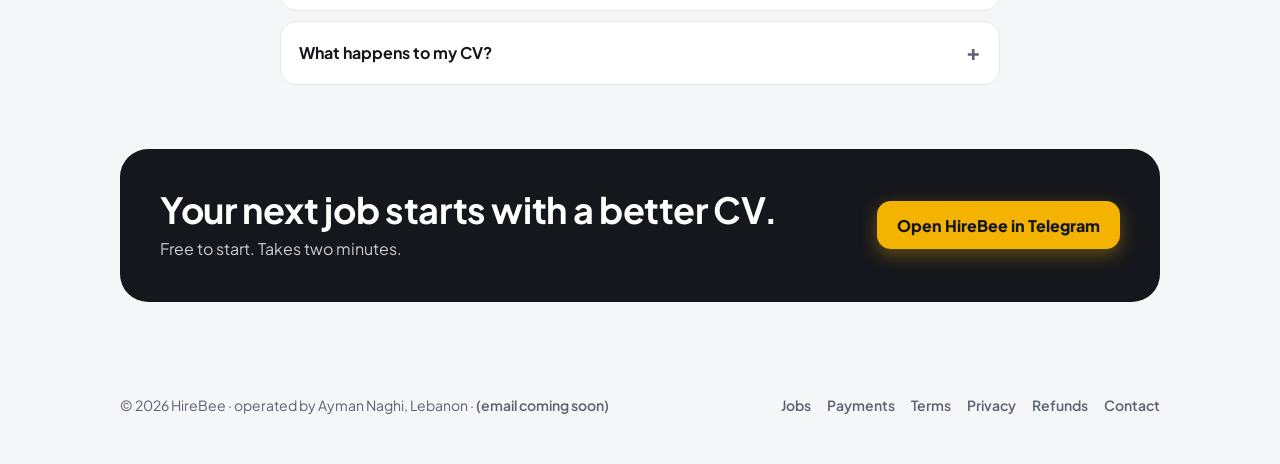
==== commit 850fe645: "Add Jobs page with search and filters, latest jobs on the home page The HireBee bot publishes jobs.j" ====
--- a/index.html
+++ b/index.html
@@ -23,6 +23,7 @@
 <header class="top"><div class="wrap">
   <a class="brand" href="index.html"><img src="favicon.svg" alt="">HireBee</a>
   <nav class="links" aria-label="Main">
+    <a href="jobs.html">Jobs</a>
     <a href="#how" class="hide-sm">How it works</a>
     <a href="#pricing">Pricing</a>
     <a href="#faq" class="hide-sm">FAQ</a>
@@ -74,6 +75,12 @@
   </div>
 </div></section>
 
+<section id="latest-jobs" hidden><div class="wrap">
+  <div class="latest-head"><div><h2>Latest jobs</h2><p class="sub"><span data-job-count></span> open jobs you can apply to from Lebanon, updated every few hours.</p></div>
+  <a class="btn line" href="jobs.html">See all jobs</a></div>
+  <ol class="job-list"></ol>
+</div></section>
+
 <section id="pricing" class="alt"><div class="wrap">
   <h2>Simple prices, made for Lebanon</h2>
   <p class="sub">Pay for <span data-days>30</span> days at a time. Nothing renews by itself.</p>
@@ -122,9 +129,10 @@
 
 <footer><div class="wrap">
   <div>© <span data-year>2026</span> HireBee · operated by <span data-owner></span>, Lebanon · <a data-email href="#"></a></div>
-  <nav aria-label="Legal"><a href="pay.html">Payments</a><a href="terms.html">Terms</a><a href="privacy.html">Privacy</a><a href="refunds.html">Refunds</a><a href="contact.html">Contact</a></nav>
+  <nav aria-label="Legal"><a href="jobs.html">Jobs</a><a href="pay.html">Payments</a><a href="terms.html">Terms</a><a href="privacy.html">Privacy</a><a href="refunds.html">Refunds</a><a href="contact.html">Contact</a></nav>
 </div></footer>
 <script src="config.js"></script>
 <script src="site.js"></script>
+<script src="jobs.js"></script>
 </body>
 </html>
--- a/style.css
+++ b/style.css
@@ -147,3 +147,49 @@
 .alert { background: var(--y-soft); color: var(--y-text); border-radius: 14px; padding: 12px 14px; font-size: 14px; font-weight: 600; }
 .alert.blue { background: var(--b-soft); color: var(--blue); }
 .setup { background: #FEF3F2; color: var(--red); text-align: center; font-size: 14px; font-weight: 700; padding: 8px 12px; }
+
+/* jobs */
+.sr { position: absolute; width: 1px; height: 1px; overflow: hidden; clip: rect(0 0 0 0); white-space: nowrap; }
+nav.links a[aria-current="page"] { color: var(--text); font-weight: 800; text-decoration: underline; text-decoration-color: var(--yellow); text-decoration-thickness: 3px; text-underline-offset: 6px; }
+.jobs-head { padding: 44px 0 20px; }
+.jobs-head h1 { font-size: clamp(30px, 4.6vw, 46px); margin: 14px 0 10px; }
+.jobs-head .lead { margin: 0; }
+.jobs-layout { display: grid; grid-template-columns: minmax(0, 1fr) 300px; gap: 24px; align-items: start; padding-bottom: 8px; }
+.jobs-tools { position: sticky; top: 64px; z-index: 5; display: flex; flex-wrap: wrap; gap: 10px; padding: 12px 0; background: var(--bg); }
+.search { flex: 1 1 180px; min-width: 0; display: flex; align-items: center; gap: 8px; background: #fff; border: 1px solid var(--line); border-radius: 14px; padding: 0 14px; min-height: 48px; color: var(--muted); }
+.search:focus-within { border-color: var(--ink); }
+.search input { flex: 1; width: 100%; border: 0; outline: 0; font: inherit; font-size: 16px; background: transparent; color: var(--text); min-width: 0; }
+.seg { display: inline-flex; background: #fff; border: 1px solid var(--line); border-radius: 14px; padding: 4px; gap: 2px; }
+.seg button { border: 0; background: transparent; font: inherit; font-weight: 700; font-size: 14px; padding: 0 14px; min-height: 38px; border-radius: 10px; cursor: pointer; color: var(--soft); }
+.seg button[aria-pressed="true"] { background: var(--ink); color: #fff; }
+.field-select select { max-width: 210px; appearance: none; font: inherit; font-weight: 700; font-size: 14px; min-height: 48px; padding: 0 38px 0 14px; border: 1px solid var(--line); border-radius: 14px; color: var(--text); cursor: pointer;
+  background: #fff url("data:image/svg+xml,%3Csvg xmlns='http://www.w3.org/2000/svg' width='12' height='8'%3E%3Cpath d='M1 1l5 5 5-5' fill='none' stroke='%2315171C' stroke-width='2'/%3E%3C/svg%3E") no-repeat right 14px center; }
+@media (max-width: 600px) { .seg { flex: 1 1 100%; } .seg button { flex: 1; } .field-select, .field-select select { width: 100%; max-width: none; } }
+.count { margin: 4px 2px 10px; color: var(--muted); font-weight: 700; font-size: 14px; min-height: 22px; }
+.job-list { list-style: none; margin: 0; padding: 0; display: flex; flex-direction: column; gap: 10px; }
+.job { background: #fff; border: 1px solid var(--line); border-radius: 18px; padding: 16px 18px; display: flex; gap: 16px; align-items: center; }
+.job h3 { margin: 0; font-size: 17px; line-height: 1.35; }
+.job h3 a { text-decoration: none; }
+.job h3 a:hover { text-decoration: underline; }
+.job-body { flex: 1; min-width: 0; }
+.job-meta { margin: 2px 0 6px; color: var(--soft); font-size: 15px; }
+.job-tags { margin: 0; display: flex; flex-wrap: wrap; gap: 6px; }
+.job-tags .pill { margin: 0; }
+.pill.n { background: var(--bg); color: var(--soft); border: 1px solid var(--line); }
+.job-src { margin: 8px 0 0; color: var(--muted); font-size: 13px; }
+.job-actions { display: flex; flex-direction: column; gap: 8px; flex: none; }
+.job-actions .btn { min-height: 42px; }
+@media (max-width: 600px) { .job { flex-direction: column; align-items: stretch; } .job-actions { flex-direction: row; } .job-actions .btn { flex: 1; } }
+.more { display: flex; justify-content: center; margin: 18px 0 0; }
+.empty { text-align: center; padding: 36px 22px; }
+.empty h3 { margin: 0 0 6px; }
+.jobs-side { position: sticky; top: 140px; display: flex; flex-direction: column; gap: 14px; padding-top: 12px; }
+@media (max-width: 900px) { .jobs-layout { grid-template-columns: 1fr; } .jobs-side { position: static; padding-top: 24px; } }
+.side-cta h3 { margin: 12px 0 6px; font-size: 17px; }
+.side-cta p { margin: 0 0 14px; }
+.btn.block { display: flex; width: 100%; }
+.attribution { color: var(--muted); font-size: 14px; max-width: 760px; margin: 0; }
+.latest-head { display: flex; align-items: flex-end; justify-content: space-between; gap: 16px; flex-wrap: wrap; margin-bottom: 18px; }
+.latest-head h2 { margin: 0; }
+.latest-head .sub { margin: 6px 0 0; }
+@media (max-width: 600px) { .jobs-tools { position: static; } }
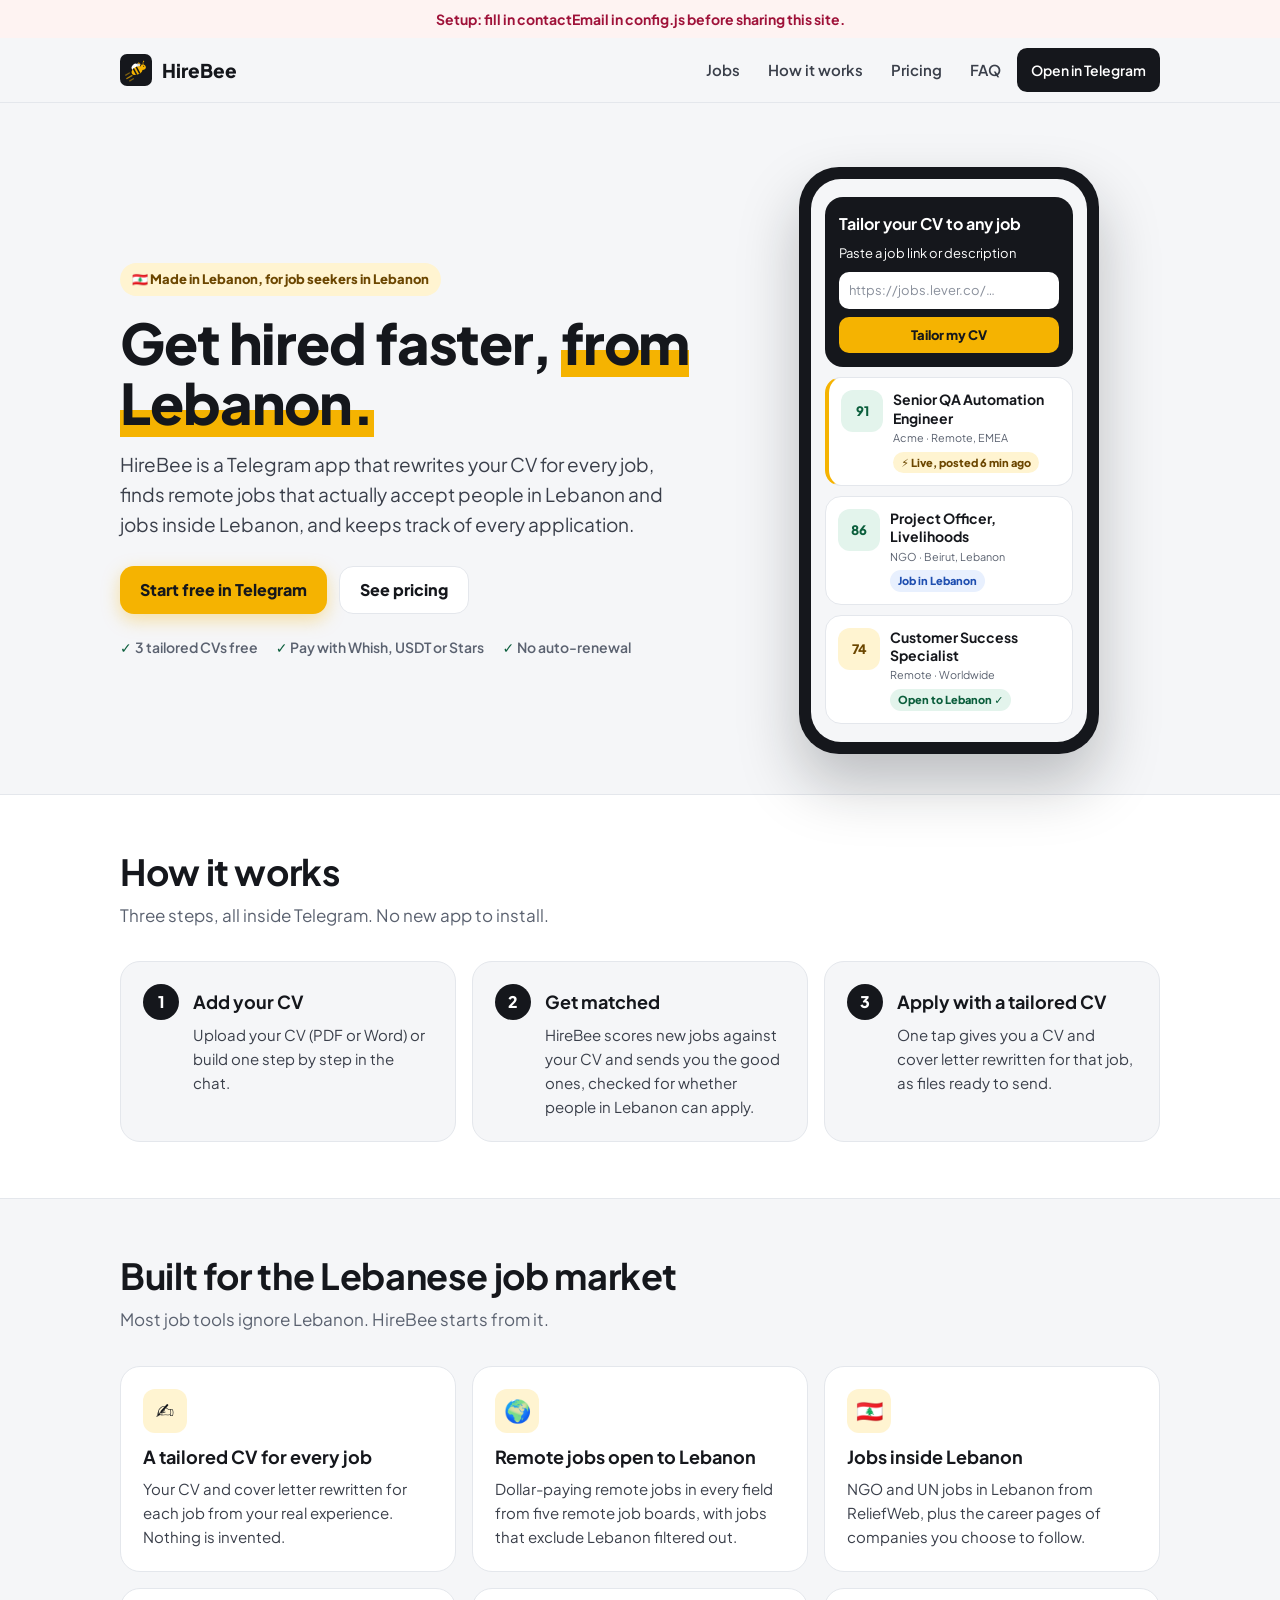
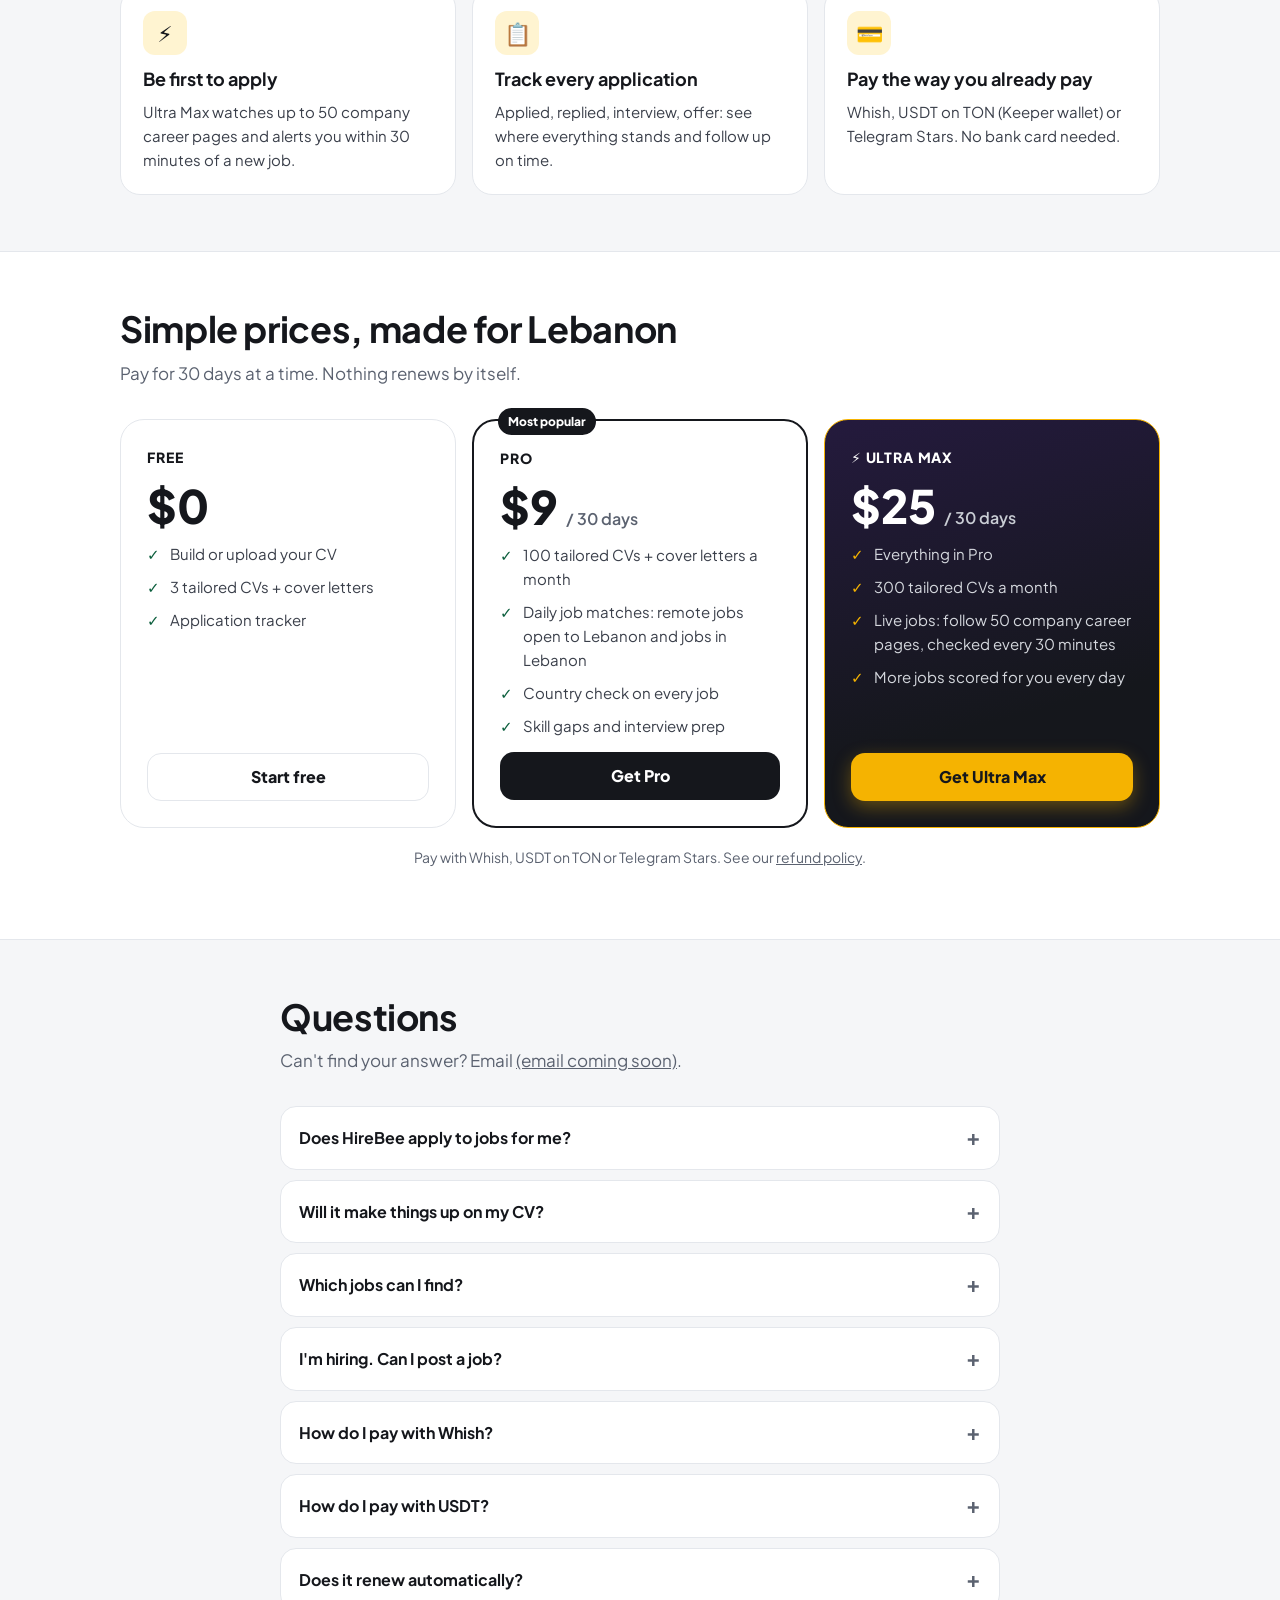
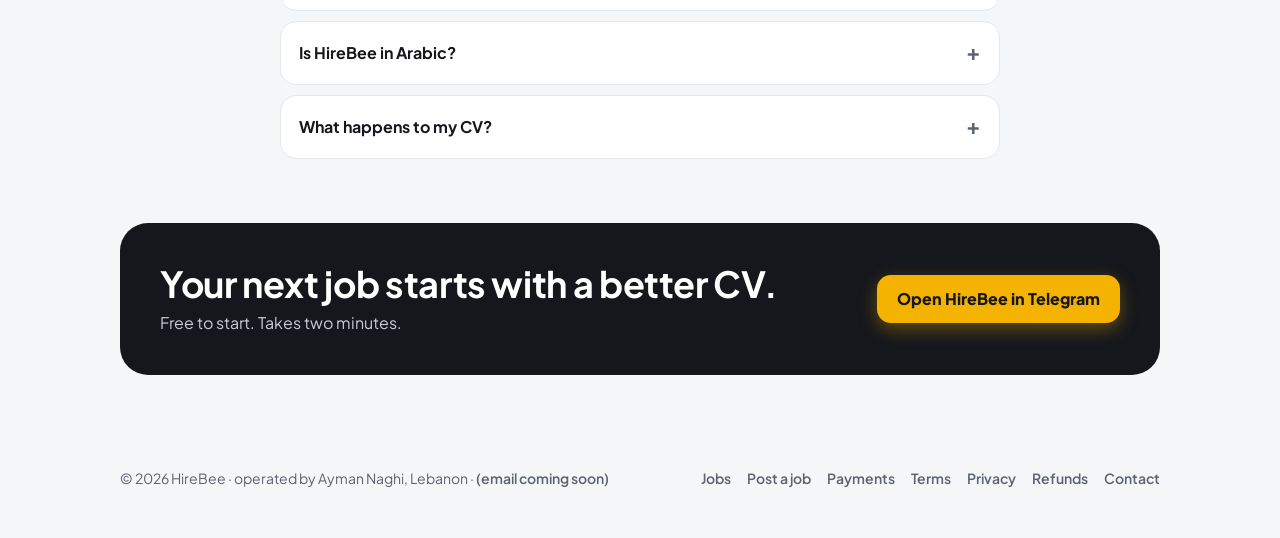
==== commit b941452f: "Gulf filter and free job posting for employers on the Jobs page Co-Authored-By: Claude Opus 5.5 <nor" ====
--- a/index.html
+++ b/index.html
@@ -113,7 +113,8 @@
   <p class="sub">Can't find your answer? Email <a data-email href="#">us</a>.</p>
   <details><summary>Does HireBee apply to jobs for me?</summary><p>No. HireBee finds jobs and prepares your CV and cover letter; you choose where to apply and send them yourself. Nothing is ever sent in your name.</p></details>
   <details><summary>Will it make things up on my CV?</summary><p>No. Your tailored CV only uses experience and skills you already have; HireBee reorders and rewrites them to fit the job. It also shows you which skills a job asks for that you don't list.</p></details>
-  <details><summary>Which jobs can I find?</summary><p>Remote jobs from RemoteOK, Remotive, Himalayas, We Work Remotely and Jobicy that are open to people in Lebanon; NGO and UN jobs in Lebanon from ReliefWeb; jobs in Lebanon from company careers pages and from Lebanese job channels on Telegram that agreed to share their posts; and, with Ultra Max, new jobs from the career pages of companies you follow. HireBee doesn't copy jobs from LinkedIn or Bayt.</p></details>
+  <details><summary>Which jobs can I find?</summary><p>Remote jobs open to people in Lebanon from RemoteOK, Remotive, Himalayas, We Work Remotely, Jobicy, Working Nomads and Arbeitnow; NGO and UN jobs in Lebanon from ReliefWeb; jobs in Lebanon and the Gulf from company careers pages; jobs posted on HireBee by Lebanese employers; and posts from Lebanese job channels on Telegram that agreed to share them. With Ultra Max you also get new jobs from the career pages of companies you follow. Browse them on the <a href="jobs.html">Jobs page</a>. HireBee doesn't copy jobs from LinkedIn or Bayt.</p></details>
+  <details><summary>I'm hiring. Can I post a job?</summary><p>Yes, for free: open HireBee in Telegram and send /post (or use the "Post a job" link at the bottom of this page). We check every post before it goes up, and jobs that ask candidates to pay anything are never published.</p></details>
   <details><summary>How do I pay with Whish?</summary><p>Open your plan in the bot, choose "Pay on the website", and pay the exact amount with Whish. Then send the receipt screenshot to the bot; your plan turns on as soon as it's checked, usually within a few hours.</p></details>
   <details><summary>How do I pay with USDT?</summary><p>On the payment page, tap "Open in Keeper": the amount, address and your order code are filled in. Your plan turns on automatically within a few minutes of the payment.</p></details>
   <details><summary>Does it renew automatically?</summary><p>No. Each payment gives you <span data-days>30</span> days. HireBee reminds you 3 days before the end, and you decide whether to pay again.</p></details>
@@ -129,7 +130,7 @@
 
 <footer><div class="wrap">
   <div>© <span data-year>2026</span> HireBee · operated by <span data-owner></span>, Lebanon · <a data-email href="#"></a></div>
-  <nav aria-label="Legal"><a href="jobs.html">Jobs</a><a href="pay.html">Payments</a><a href="terms.html">Terms</a><a href="privacy.html">Privacy</a><a href="refunds.html">Refunds</a><a href="contact.html">Contact</a></nav>
+  <nav aria-label="Legal"><a href="jobs.html">Jobs</a><a data-bot="post" href="#">Post a job</a><a href="pay.html">Payments</a><a href="terms.html">Terms</a><a href="privacy.html">Privacy</a><a href="refunds.html">Refunds</a><a href="contact.html">Contact</a></nav>
 </div></footer>
 <script src="config.js"></script>
 <script src="site.js"></script>
--- a/style.css
+++ b/style.css
@@ -193,3 +193,6 @@
 .latest-head h2 { margin: 0; }
 .latest-head .sub { margin: 6px 0 0; }
 @media (max-width: 600px) { .jobs-tools { position: static; } }
+.pill.p { background: #F1EAFE; color: #5B21B6; }
+@media (max-width: 600px) { .seg button { padding: 0 8px; font-size: 13px; } }
+.seg button { white-space: nowrap; }
